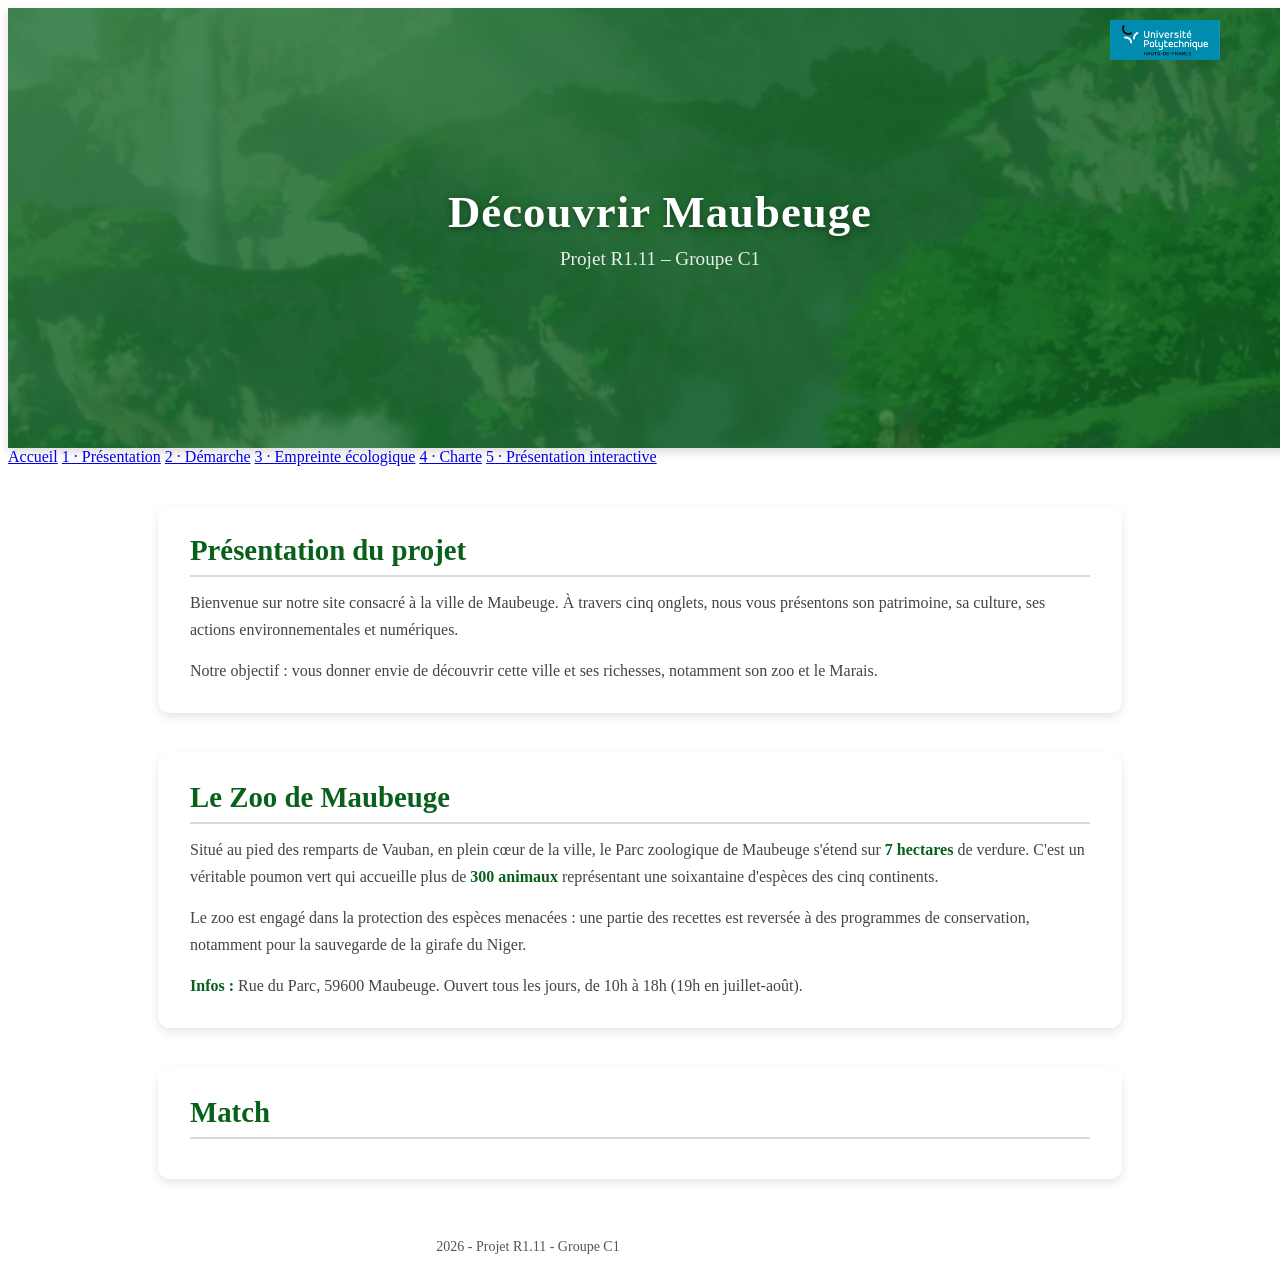
==== onglet1/onglet1.html @ 890aca92 "Update onglet1.html" ====
<!DOCTYPE html>
<html lang="fr">
<head>
    <meta charset="UTF-8">
    <meta name="viewport" content="width=device-width, initial-scale=1.0">
    <title>Accueil - Projet R1.11</title>
    <link rel="stylesheet" href="css.css">
    <link rel="stylesheet" href="Style_commun.css">
</head>
<body>
  <header class="hero">
    <h1>Découvrir Maubeuge</h1>
    <p>Projet R1.11 – Groupe C1</p>
  </header>
    <nav class="nav-onglets" aria-label="Onglets du site">
        <a href="index.html">Accueil</a>
        <a href="../onglet1.html" aria-current="page">1 · Présentation</a>
        <a href="../Onglet2/Onglet_2.html">2 · Démarche</a>
        <a href="../Onglet3/onglet3.html">3 · Empreinte écologique</a>
        <a href="../Onglet4/Onglet4.html">4 · Charte</a>
        <a href="../Onglet5/onglet5.html">5 · Présentation interactive</a>
    </nav>
  <main>
    <section class="presentation">
      <h2>Présentation du projet</h2>
      <p>
        Bienvenue sur notre site consacré à la ville de Maubeuge. À travers cinq onglets,
        nous vous présentons son patrimoine, sa culture, ses actions environnementales
        et numériques.
      </p>
      <p>
        Notre objectif : vous donner envie de découvrir cette ville et ses richesses,
        notamment son zoo et le Marais.
      </p>
    </section>

    <section class="presentation">
      <h2>Le Zoo de Maubeuge</h2>
      <p>
        Situé au pied des remparts de Vauban, en plein cœur de la ville, le Parc
        zoologique de Maubeuge s'étend sur <strong>7 hectares</strong> de verdure.
        C'est un véritable poumon vert qui accueille plus de <strong>300 animaux</strong>
        représentant une soixantaine d'espèces des cinq continents.
      </p>
      <p>
        Le zoo est engagé dans la protection des espèces menacées : une
        partie des recettes est reversée à des programmes de conservation, notamment
        pour la sauvegarde de la girafe du Niger.
      </p>
      <p>
        <strong>Infos :</strong> Rue du Parc, 59600 Maubeuge. Ouvert tous
        les jours, de 10h à 18h (19h en juillet-août).
      </p>
    </section>

    <section class="presentation">
      <h2>Match</h2>
    </section>
  </main>

  <img class="logo" src="LOGO-UPHF-RECHTS-1.png" alt="Logo de l'UPHF">

  <footer class="footer">
    <p>2026 - Projet R1.11 - Groupe C1</p>
  </footer>
</body>
</html>
---- onglet1/css.css ----
.hero {
  width: 100%;
  min-height: 320px;
  display: flex;
  flex-direction: column;
  justify-content: center;
  align-items: center;
  text-align: center;
  color: #fff;
  padding: 60px 20px;
  background:
    linear-gradient(rgba(8, 96, 27, 0.75), rgba(8, 96, 27, 0.75)),
    url("MIA.webp") center center / cover no-repeat fixed;
  box-shadow: 0 4px 10px rgb(0 0 0 / 0.15);
}

.hero h1 {
  font-size: 2.8rem;
  margin: 0 0 10px;
  letter-spacing: 1px;
  text-shadow: 0 2px 6px rgba(0, 0, 0, 0.4);
}

.hero p {
  font-size: 1.2rem;
  margin: 0;
  opacity: 0.9;
  font-weight: 300;
}

.presentation {
  max-width: 900px;
  width: 90%;
  margin: 40px auto;
  padding: 28px 32px;
  background: #fff;
  border-radius: 12px;
  box-shadow: 0 4px 10px rgb(0 0 0 / 0.1);
  animation: fadeIn 0.4s ease;
}

.presentation h2 {
  margin-top: 0;
  margin-bottom: 12px;
  color: #08601b;
  font-size: 1.8rem;
  border-bottom: 2px solid #d0dfd7;
  padding-bottom: 8px;
}

.presentation p {
  color: #444;
  line-height: 1.7;
  margin: 0 0 14px;
  font-size: 1rem;
}

.presentation p:last-child {
  margin-bottom: 0;
}

.presentation strong {
  color: #08601b;
}

.logo {
  position: fixed;
  top: 20px;
  right: 60px;
  z-index: 100;
  width: 110px;
  height: auto;
}

.footer {
  position: relative;
  width: 1000px;
  max-width: 90%;
  margin-top: 40px;
  padding: 20px;
  text-align: center;
}

.footer p { margin: 0; color: #555; font-size: 14px; }


@media (max-width: 600px) {
  .hero {
    min-height: 220px;
    padding: 40px 15px;
  }

  .hero h1 {
    font-size: 2rem;
  }

  .hero p {
    font-size: 1rem;
  }

  .presentation {
    padding: 20px;
    margin: 25px auto;
    width: 95%;
  }

  .presentation h2 {
    font-size: 1.4rem;
  }
}
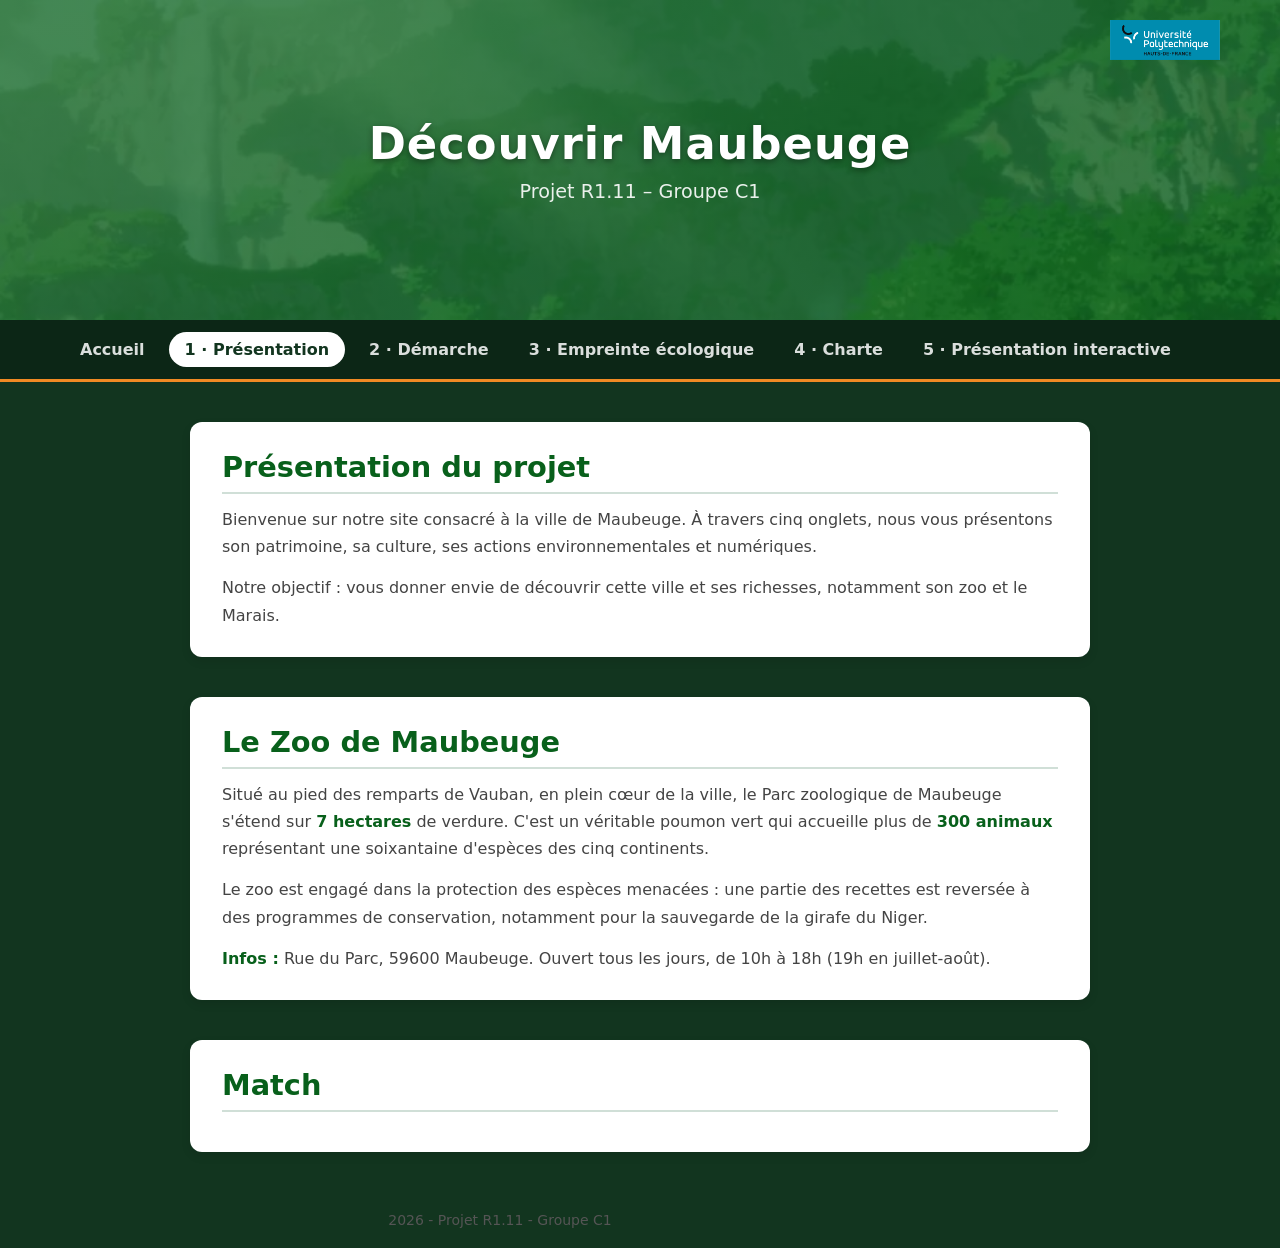
==== commit 42af30e0: "Fix HTML formatting and update stylesheet paths" ====
--- a/onglet1/onglet1.html
+++ b/onglet1/onglet1.html
@@ -4,8 +4,9 @@
     <meta charset="UTF-8">
     <meta name="viewport" content="width=device-width, initial-scale=1.0">
     <title>Accueil - Projet R1.11</title>
+    <link rel="stylesheet" href="Style_commun.css">
     <link rel="stylesheet" href="css.css">
-    <link rel="stylesheet" href="Style_commun.css">
+    
 </head>
 <body>
   <header class="hero">
@@ -13,7 +14,7 @@
     <p>Projet R1.11 – Groupe C1</p>
   </header>
     <nav class="nav-onglets" aria-label="Onglets du site">
-        <a href="index.html">Accueil</a>
+        <a href="../index.html">Accueil</a>
         <a href="../onglet1.html" aria-current="page">1 · Présentation</a>
         <a href="../Onglet2/Onglet_2.html">2 · Démarche</a>
         <a href="../Onglet3/onglet3.html">3 · Empreinte écologique</a>
--- a/onglet1/Style_commun.css
+++ b/onglet1/Style_commun.css
@@ -0,0 +1,262 @@
+/* ===========================================================
+   COMMUN.CSS : le style partagé par TOUTES les pages du site
+   (accueil + les 5 onglets). On le charge en premier dans
+   chaque page :
+
+     <link rel="stylesheet" href="commun.css">
+     <link rel="stylesheet" href="style.css">     (accueil seulement)
+
+   Comme ça, si tu changes une couleur ici, tout le site change.
+   =========================================================== */
+
+/* ===========================================================
+   VARIABLES DE COULEUR
+   Palette : vert forêt + une seule touche d'orange (celle du
+   soleil sur la photo de forêt).
+   =========================================================== */
+:root {
+  --vert-foret: #12351f;   /* fond principal */
+  --vert-sombre: #0c2616;  /* pied de page, barre de navigation */
+  --vert-clair: #3f7d4e;   /* lueur douce du fond */
+  --orange: #f08a24;       /* la touche de couleur : à utiliser avec parcimonie */
+  --blanc: #ffffff;
+}
+
+* {
+  box-sizing: border-box;
+  margin: 0;
+  padding: 0;
+}
+
+body {
+  font-family: "Bricolage Grotesque", system-ui, sans-serif;
+  color: var(--blanc);
+  background: var(--vert-foret);
+}
+
+/* Anneau orange bien visible quand on navigue au clavier */
+:focus-visible {
+  outline: 3px solid var(--orange);
+  outline-offset: 3px;
+}
+
+/* ===========================================================
+   EN-TÊTE (logos + "Éco Vert")
+   - .site-header            : grande version (page d'accueil)
+   - .site-header--compact   : version plus petite (les onglets)
+   =========================================================== */
+.site-header {
+  position: relative;
+  padding: 7rem clamp(1.25rem, 5vw, 4rem) 2.5rem;
+  background-image:
+    linear-gradient(180deg, rgba(10, 40, 22, 0.2) 0%, var(--vert-foret) 100%),
+    url("foret.png");
+  background-size: cover;
+  background-position: center 35%;
+}
+
+/* Les deux logos sont posés sur une pastille blanche pour rester lisibles */
+.logos {
+  position: absolute;
+  top: 1rem;
+  left: clamp(1.25rem, 5vw, 4rem);
+  display: flex;
+  align-items: center;
+  gap: 0.75rem;
+  padding: 0.4rem 0.9rem;
+  background: var(--blanc);
+  border-radius: 16px;
+  box-shadow: 0 6px 20px rgba(0, 0, 0, 0.25);
+}
+
+.logo {
+  height: 52px;
+  width: auto;          /* on garde les proportions du logo */
+  display: block;
+}
+
+.site-title {
+  color: var(--blanc);
+  font-size: clamp(3.5rem, 11vw, 8.5rem);
+  font-weight: 800;
+  line-height: 0.95;
+  letter-spacing: -0.035em;
+  text-shadow: 0 4px 24px rgba(0, 0, 0, 0.35);
+}
+
+/* Sur les onglets, le titre est un lien qui ramène à l'accueil */
+.site-title a {
+  color: inherit;
+  text-decoration: none;
+}
+
+.site-baseline {
+  max-width: 34ch;
+  margin-top: 1rem;
+  font-size: clamp(1rem, 2vw, 1.2rem);
+  line-height: 1.4;
+  color: rgba(255, 255, 255, 0.9);
+}
+
+/* Version compacte pour les onglets */
+.site-header--compact {
+  padding-top: 5.5rem;
+  padding-bottom: 1.25rem;
+}
+
+.site-header--compact .site-title {
+  font-size: clamp(2.2rem, 6vw, 3.6rem);
+}
+
+/* ===========================================================
+   BARRE DE NAVIGATION ENTRE LES ONGLETS
+   Reste collée en haut de l'écran quand on descend.
+   L'onglet en cours porte aria-current="page" dans le HTML.
+   =========================================================== */
+.nav-onglets {
+  position: sticky;
+  top: 0;
+  z-index: 10;
+  display: flex;
+  gap: 0.5rem;
+  padding: 0.75rem clamp(1.25rem, 5vw, 4rem);
+  overflow-x: auto;              /* sur mobile, la barre défile sur le côté */
+  background: var(--vert-sombre);
+  border-bottom: 3px solid var(--orange);
+}
+
+.nav-onglets a {
+  flex: none;                    /* les liens ne se compressent pas */
+  padding: 0.5rem 1rem;
+  border-radius: 999px;
+  color: rgba(255, 255, 255, 0.85);
+  font-weight: 600;
+  text-decoration: none;
+  transition: background 0.2s ease;
+}
+
+.nav-onglets a:hover {
+  background: rgba(255, 255, 255, 0.12);
+}
+
+.nav-onglets a[aria-current="page"] {
+  background: var(--blanc);
+  color: var(--vert-foret);
+}
+
+/* ===========================================================
+   CONTENU D'UN ONGLET
+   .fond-vert : le même fond que l'accueil (deux lueurs)
+   .contenu   : colonne centrée et lisible
+   =========================================================== */
+.fond-vert {
+  background:
+    radial-gradient(circle at 15% 10%, rgba(63, 125, 78, 0.55), transparent 45%),
+    radial-gradient(circle at 90% 95%, rgba(240, 138, 36, 0.2), transparent 40%),
+    var(--vert-foret);
+}
+
+.contenu {
+  max-width: 900px;
+  margin: 0 auto;
+  padding: 3rem 1.25rem 4rem;
+}
+
+.contenu h1 {
+  margin-bottom: 1rem;
+  font-size: clamp(2rem, 5vw, 3rem);
+  font-weight: 800;
+  line-height: 1.05;
+  letter-spacing: -0.02em;
+}
+
+.contenu h2 {
+  margin: 2.5rem 0 0.75rem;
+  font-size: clamp(1.4rem, 3vw, 1.8rem);
+  font-weight: 700;
+}
+
+.contenu p {
+  max-width: 68ch;               /* lignes courtes = texte facile à lire */
+  margin-bottom: 1rem;
+  line-height: 1.65;
+  color: rgba(255, 255, 255, 0.88);
+}
+
+.contenu img {
+  max-width: 100%;
+  height: auto;
+  border-radius: 16px;
+}
+
+/* Cartes : blocs d'information (une par organisation, par exemple) */
+.cartes {
+  display: grid;
+  grid-template-columns: repeat(auto-fit, minmax(260px, 1fr));
+  gap: 1.25rem;
+  margin-top: 1.5rem;
+}
+
+.carte {
+  padding: 1.5rem;
+  background: rgba(255, 255, 255, 0.07);
+  border: 1px solid rgba(255, 255, 255, 0.18);
+  border-radius: 20px;
+}
+
+.carte h3 {
+  margin-bottom: 0.5rem;
+  padding-left: 0.75rem;
+  font-size: 1.2rem;
+  border-left: 4px solid var(--orange);
+}
+
+.carte p {
+  margin-bottom: 0;
+}
+
+/* ===========================================================
+   PIED DE PAGE
+   =========================================================== */
+.site-footer {
+  padding: 2.5rem clamp(1.25rem, 5vw, 4rem);
+  background: var(--vert-sombre);
+  border-top: 3px solid var(--orange);
+  color: rgba(255, 255, 255, 0.85);
+}
+
+.footer-links {
+  max-width: 1100px;
+  margin: 0 auto;
+  display: flex;
+  flex-wrap: wrap;
+  justify-content: space-between;
+  gap: 1.5rem 3rem;
+}
+
+.footer-links p {
+  line-height: 1.5;
+}
+
+.footer-apropos {
+  max-width: 42ch;
+  padding-left: 1rem;
+  border-left: 3px solid var(--orange);
+}
+
+.footer-apropos strong {
+  color: var(--blanc);
+}
+
+/* ===========================================================
+   MOBILE
+   =========================================================== */
+@media (max-width: 720px) {
+  .site-header {
+    padding-top: 6.5rem;
+  }
+
+  .site-header--compact {
+    padding-top: 5.5rem;
+  }
+}
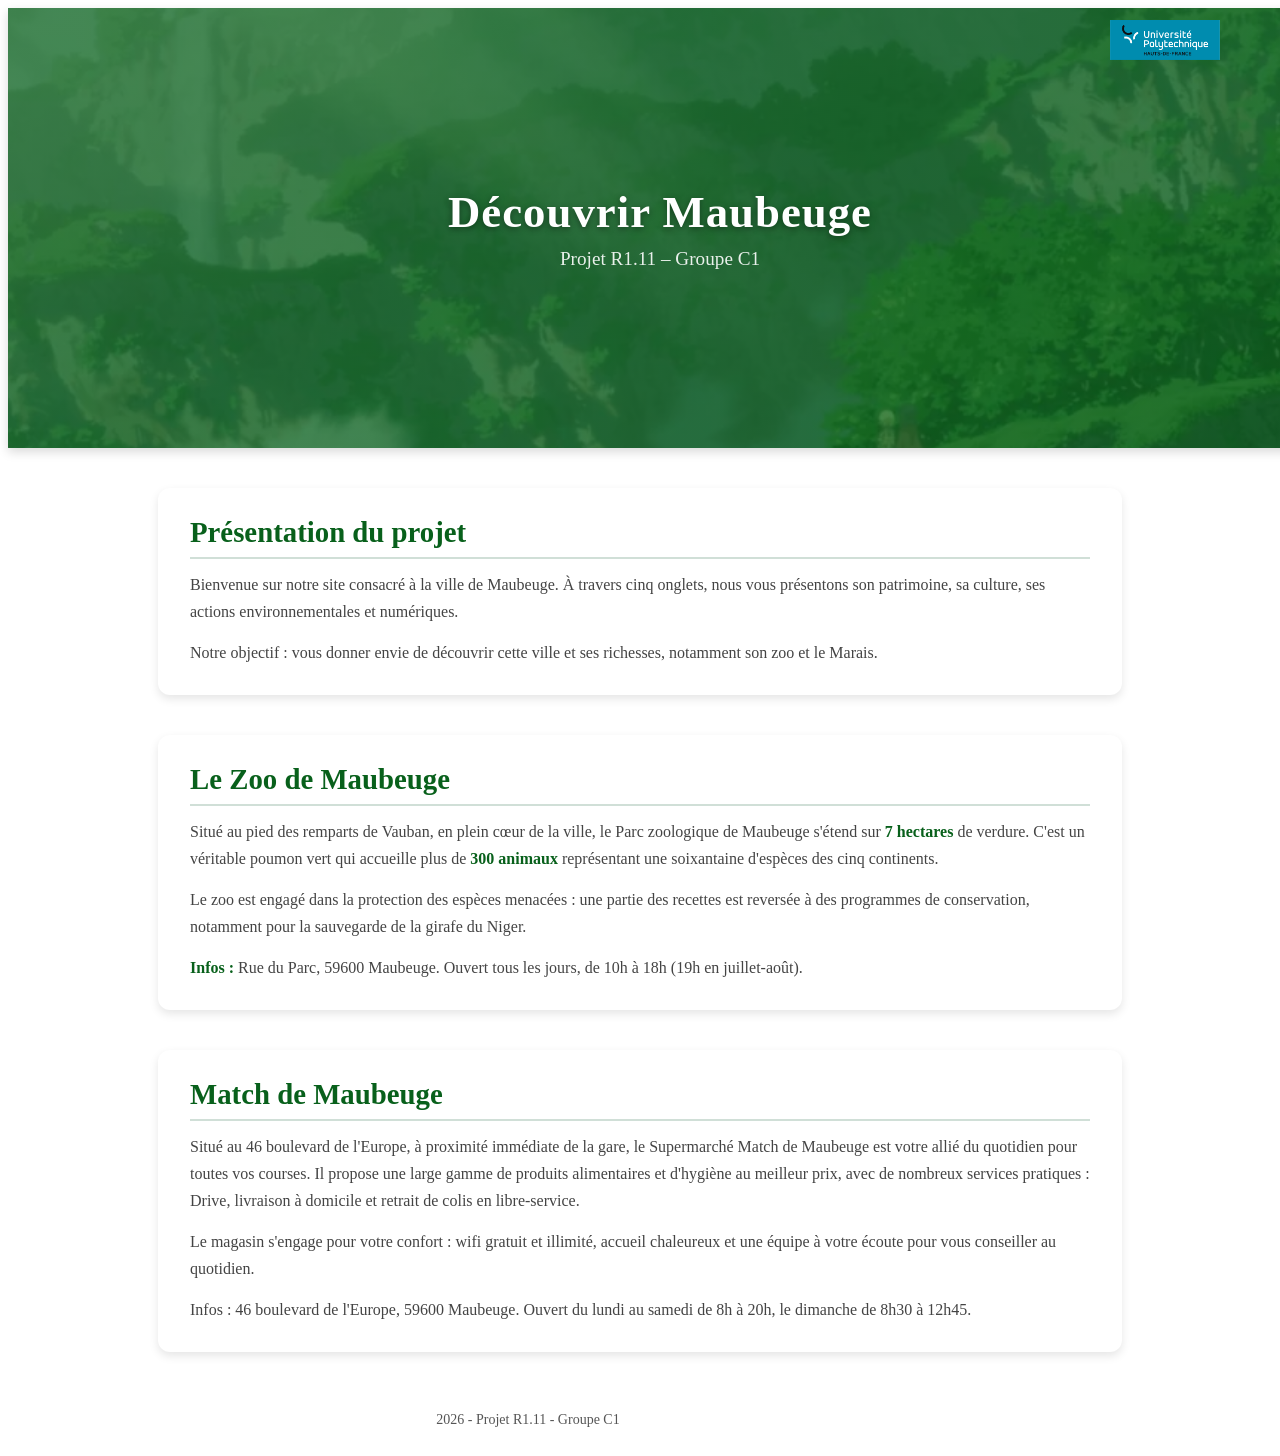
==== commit acd10c1f: "Update onglet1.html" ====
--- a/onglet1/onglet1.html
+++ b/onglet1/onglet1.html
@@ -4,23 +4,14 @@
     <meta charset="UTF-8">
     <meta name="viewport" content="width=device-width, initial-scale=1.0">
     <title>Accueil - Projet R1.11</title>
-    <link rel="stylesheet" href="Style_commun.css">
     <link rel="stylesheet" href="css.css">
-    
 </head>
 <body>
   <header class="hero">
     <h1>Découvrir Maubeuge</h1>
     <p>Projet R1.11 – Groupe C1</p>
   </header>
-    <nav class="nav-onglets" aria-label="Onglets du site">
-        <a href="../index.html">Accueil</a>
-        <a href="../onglet1.html" aria-current="page">1 · Présentation</a>
-        <a href="../Onglet2/Onglet_2.html">2 · Démarche</a>
-        <a href="../Onglet3/onglet3.html">3 · Empreinte écologique</a>
-        <a href="../Onglet4/Onglet4.html">4 · Charte</a>
-        <a href="../Onglet5/onglet5.html">5 · Présentation interactive</a>
-    </nav>
+
   <main>
     <section class="presentation">
       <h2>Présentation du projet</h2>
@@ -55,7 +46,10 @@
     </section>
 
     <section class="presentation">
-      <h2>Match</h2>
+      <h2>Match de Maubeuge</h2>
+        <p>Situé au 46 boulevard de l'Europe, à proximité immédiate de la gare, le Supermarché Match de Maubeuge est votre allié du quotidien pour toutes vos courses.  Il propose une large gamme de produits alimentaires et d'hygiène au meilleur prix, avec de nombreux services pratiques : Drive, livraison à domicile et retrait de colis en libre-service.</p>
+        <p>Le magasin s'engage pour votre confort : wifi gratuit et illimité, accueil chaleureux et une équipe à votre écoute pour vous conseiller au quotidien.</p>
+        <p>Infos : 46 boulevard de l'Europe, 59600 Maubeuge. Ouvert du lundi au samedi de 8h à 20h, le dimanche de 8h30 à 12h45. </p>
     </section>
   </main>
 
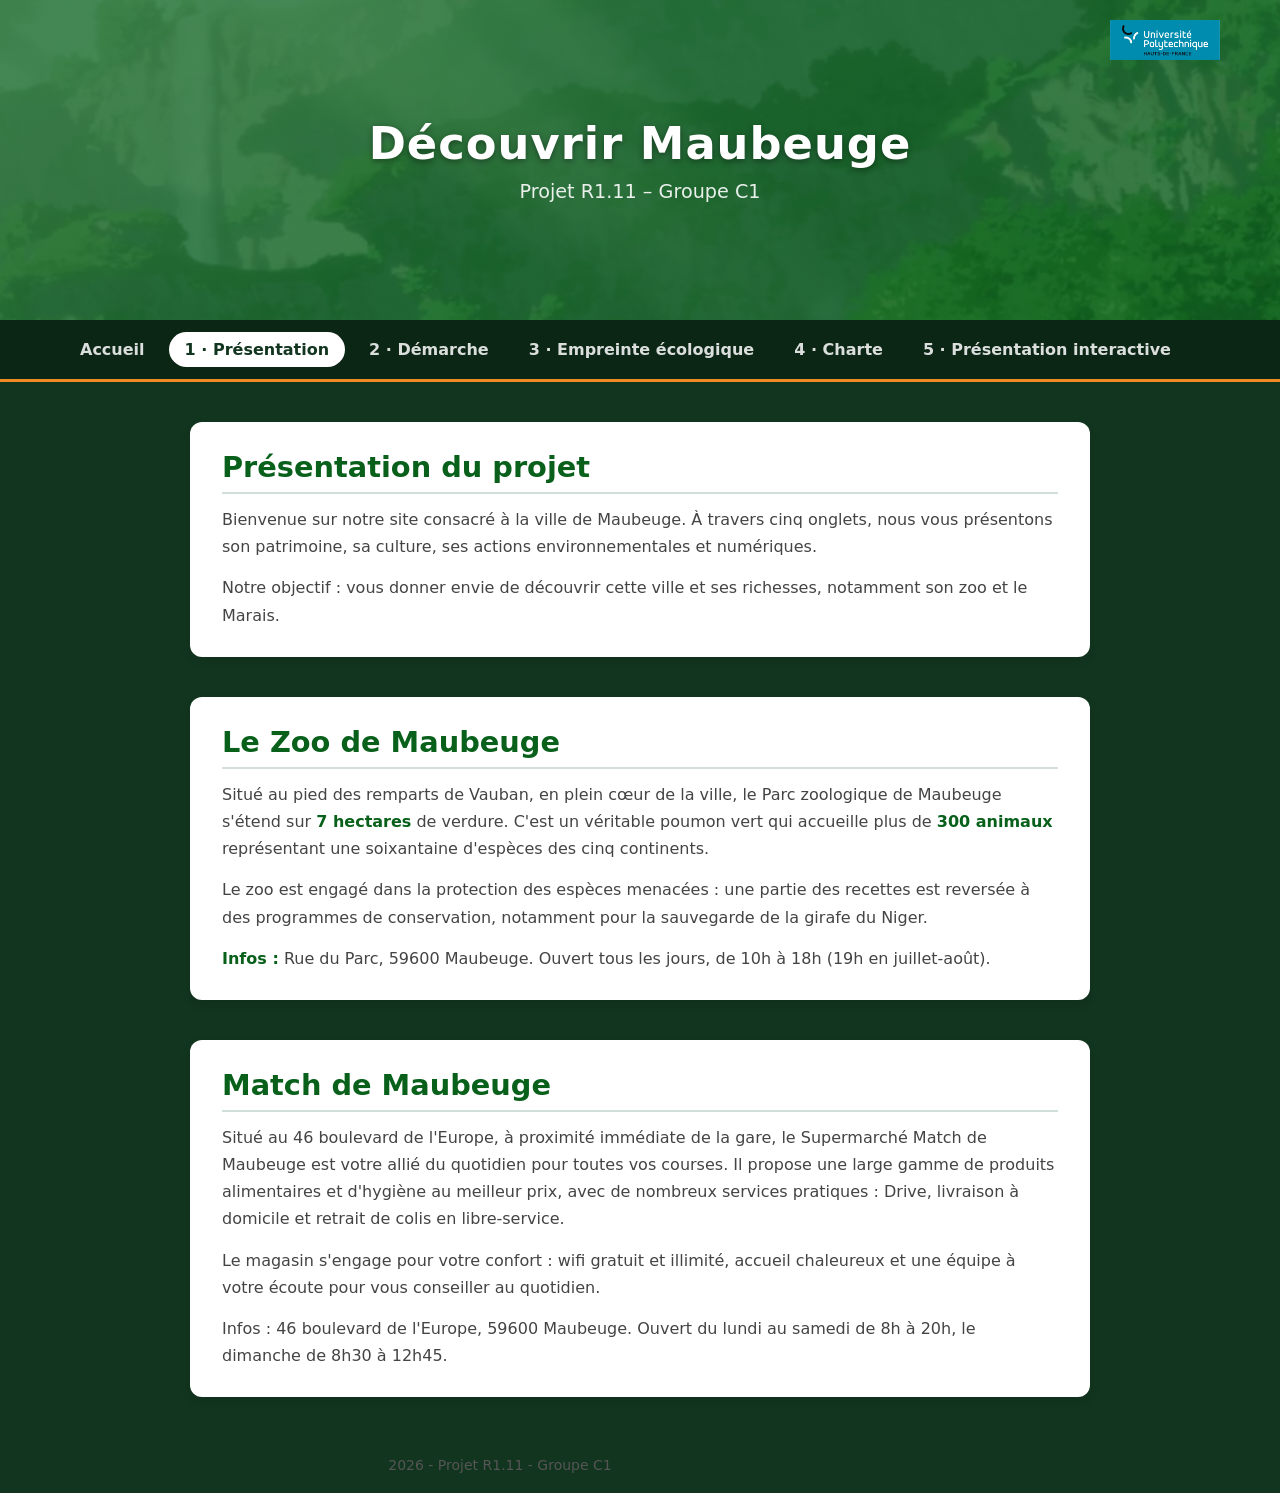
==== commit 14c643a9: "Update onglet1.html with Match supermarket info Added details about the Match supermarket in Maubeug" ====
--- a/onglet1/onglet1.html
+++ b/onglet1/onglet1.html
@@ -4,14 +4,23 @@
     <meta charset="UTF-8">
     <meta name="viewport" content="width=device-width, initial-scale=1.0">
     <title>Accueil - Projet R1.11</title>
+    <link rel="stylesheet" href="Style_commun.css">
     <link rel="stylesheet" href="css.css">
+    
 </head>
 <body>
   <header class="hero">
     <h1>Découvrir Maubeuge</h1>
     <p>Projet R1.11 – Groupe C1</p>
   </header>
-
+    <nav class="nav-onglets" aria-label="Onglets du site">
+        <a href="../index.html">Accueil</a>
+        <a href="../onglet1.html" aria-current="page">1 · Présentation</a>
+        <a href="../Onglet2/Onglet_2.html">2 · Démarche</a>
+        <a href="../Onglet3/onglet3.html">3 · Empreinte écologique</a>
+        <a href="../Onglet4/Onglet4.html">4 · Charte</a>
+        <a href="../Onglet5/onglet5.html">5 · Présentation interactive</a>
+    </nav>
   <main>
     <section class="presentation">
       <h2>Présentation du projet</h2>
--- a/onglet1/Style_commun.css
+++ b/onglet1/Style_commun.css
@@ -0,0 +1,262 @@
+/* ===========================================================
+   COMMUN.CSS : le style partagé par TOUTES les pages du site
+   (accueil + les 5 onglets). On le charge en premier dans
+   chaque page :
+
+     <link rel="stylesheet" href="commun.css">
+     <link rel="stylesheet" href="style.css">     (accueil seulement)
+
+   Comme ça, si tu changes une couleur ici, tout le site change.
+   =========================================================== */
+
+/* ===========================================================
+   VARIABLES DE COULEUR
+   Palette : vert forêt + une seule touche d'orange (celle du
+   soleil sur la photo de forêt).
+   =========================================================== */
+:root {
+  --vert-foret: #12351f;   /* fond principal */
+  --vert-sombre: #0c2616;  /* pied de page, barre de navigation */
+  --vert-clair: #3f7d4e;   /* lueur douce du fond */
+  --orange: #f08a24;       /* la touche de couleur : à utiliser avec parcimonie */
+  --blanc: #ffffff;
+}
+
+* {
+  box-sizing: border-box;
+  margin: 0;
+  padding: 0;
+}
+
+body {
+  font-family: "Bricolage Grotesque", system-ui, sans-serif;
+  color: var(--blanc);
+  background: var(--vert-foret);
+}
+
+/* Anneau orange bien visible quand on navigue au clavier */
+:focus-visible {
+  outline: 3px solid var(--orange);
+  outline-offset: 3px;
+}
+
+/* ===========================================================
+   EN-TÊTE (logos + "Éco Vert")
+   - .site-header            : grande version (page d'accueil)
+   - .site-header--compact   : version plus petite (les onglets)
+   =========================================================== */
+.site-header {
+  position: relative;
+  padding: 7rem clamp(1.25rem, 5vw, 4rem) 2.5rem;
+  background-image:
+    linear-gradient(180deg, rgba(10, 40, 22, 0.2) 0%, var(--vert-foret) 100%),
+    url("foret.png");
+  background-size: cover;
+  background-position: center 35%;
+}
+
+/* Les deux logos sont posés sur une pastille blanche pour rester lisibles */
+.logos {
+  position: absolute;
+  top: 1rem;
+  left: clamp(1.25rem, 5vw, 4rem);
+  display: flex;
+  align-items: center;
+  gap: 0.75rem;
+  padding: 0.4rem 0.9rem;
+  background: var(--blanc);
+  border-radius: 16px;
+  box-shadow: 0 6px 20px rgba(0, 0, 0, 0.25);
+}
+
+.logo {
+  height: 52px;
+  width: auto;          /* on garde les proportions du logo */
+  display: block;
+}
+
+.site-title {
+  color: var(--blanc);
+  font-size: clamp(3.5rem, 11vw, 8.5rem);
+  font-weight: 800;
+  line-height: 0.95;
+  letter-spacing: -0.035em;
+  text-shadow: 0 4px 24px rgba(0, 0, 0, 0.35);
+}
+
+/* Sur les onglets, le titre est un lien qui ramène à l'accueil */
+.site-title a {
+  color: inherit;
+  text-decoration: none;
+}
+
+.site-baseline {
+  max-width: 34ch;
+  margin-top: 1rem;
+  font-size: clamp(1rem, 2vw, 1.2rem);
+  line-height: 1.4;
+  color: rgba(255, 255, 255, 0.9);
+}
+
+/* Version compacte pour les onglets */
+.site-header--compact {
+  padding-top: 5.5rem;
+  padding-bottom: 1.25rem;
+}
+
+.site-header--compact .site-title {
+  font-size: clamp(2.2rem, 6vw, 3.6rem);
+}
+
+/* ===========================================================
+   BARRE DE NAVIGATION ENTRE LES ONGLETS
+   Reste collée en haut de l'écran quand on descend.
+   L'onglet en cours porte aria-current="page" dans le HTML.
+   =========================================================== */
+.nav-onglets {
+  position: sticky;
+  top: 0;
+  z-index: 10;
+  display: flex;
+  gap: 0.5rem;
+  padding: 0.75rem clamp(1.25rem, 5vw, 4rem);
+  overflow-x: auto;              /* sur mobile, la barre défile sur le côté */
+  background: var(--vert-sombre);
+  border-bottom: 3px solid var(--orange);
+}
+
+.nav-onglets a {
+  flex: none;                    /* les liens ne se compressent pas */
+  padding: 0.5rem 1rem;
+  border-radius: 999px;
+  color: rgba(255, 255, 255, 0.85);
+  font-weight: 600;
+  text-decoration: none;
+  transition: background 0.2s ease;
+}
+
+.nav-onglets a:hover {
+  background: rgba(255, 255, 255, 0.12);
+}
+
+.nav-onglets a[aria-current="page"] {
+  background: var(--blanc);
+  color: var(--vert-foret);
+}
+
+/* ===========================================================
+   CONTENU D'UN ONGLET
+   .fond-vert : le même fond que l'accueil (deux lueurs)
+   .contenu   : colonne centrée et lisible
+   =========================================================== */
+.fond-vert {
+  background:
+    radial-gradient(circle at 15% 10%, rgba(63, 125, 78, 0.55), transparent 45%),
+    radial-gradient(circle at 90% 95%, rgba(240, 138, 36, 0.2), transparent 40%),
+    var(--vert-foret);
+}
+
+.contenu {
+  max-width: 900px;
+  margin: 0 auto;
+  padding: 3rem 1.25rem 4rem;
+}
+
+.contenu h1 {
+  margin-bottom: 1rem;
+  font-size: clamp(2rem, 5vw, 3rem);
+  font-weight: 800;
+  line-height: 1.05;
+  letter-spacing: -0.02em;
+}
+
+.contenu h2 {
+  margin: 2.5rem 0 0.75rem;
+  font-size: clamp(1.4rem, 3vw, 1.8rem);
+  font-weight: 700;
+}
+
+.contenu p {
+  max-width: 68ch;               /* lignes courtes = texte facile à lire */
+  margin-bottom: 1rem;
+  line-height: 1.65;
+  color: rgba(255, 255, 255, 0.88);
+}
+
+.contenu img {
+  max-width: 100%;
+  height: auto;
+  border-radius: 16px;
+}
+
+/* Cartes : blocs d'information (une par organisation, par exemple) */
+.cartes {
+  display: grid;
+  grid-template-columns: repeat(auto-fit, minmax(260px, 1fr));
+  gap: 1.25rem;
+  margin-top: 1.5rem;
+}
+
+.carte {
+  padding: 1.5rem;
+  background: rgba(255, 255, 255, 0.07);
+  border: 1px solid rgba(255, 255, 255, 0.18);
+  border-radius: 20px;
+}
+
+.carte h3 {
+  margin-bottom: 0.5rem;
+  padding-left: 0.75rem;
+  font-size: 1.2rem;
+  border-left: 4px solid var(--orange);
+}
+
+.carte p {
+  margin-bottom: 0;
+}
+
+/* ===========================================================
+   PIED DE PAGE
+   =========================================================== */
+.site-footer {
+  padding: 2.5rem clamp(1.25rem, 5vw, 4rem);
+  background: var(--vert-sombre);
+  border-top: 3px solid var(--orange);
+  color: rgba(255, 255, 255, 0.85);
+}
+
+.footer-links {
+  max-width: 1100px;
+  margin: 0 auto;
+  display: flex;
+  flex-wrap: wrap;
+  justify-content: space-between;
+  gap: 1.5rem 3rem;
+}
+
+.footer-links p {
+  line-height: 1.5;
+}
+
+.footer-apropos {
+  max-width: 42ch;
+  padding-left: 1rem;
+  border-left: 3px solid var(--orange);
+}
+
+.footer-apropos strong {
+  color: var(--blanc);
+}
+
+/* ===========================================================
+   MOBILE
+   =========================================================== */
+@media (max-width: 720px) {
+  .site-header {
+    padding-top: 6.5rem;
+  }
+
+  .site-header--compact {
+    padding-top: 5.5rem;
+  }
+}
